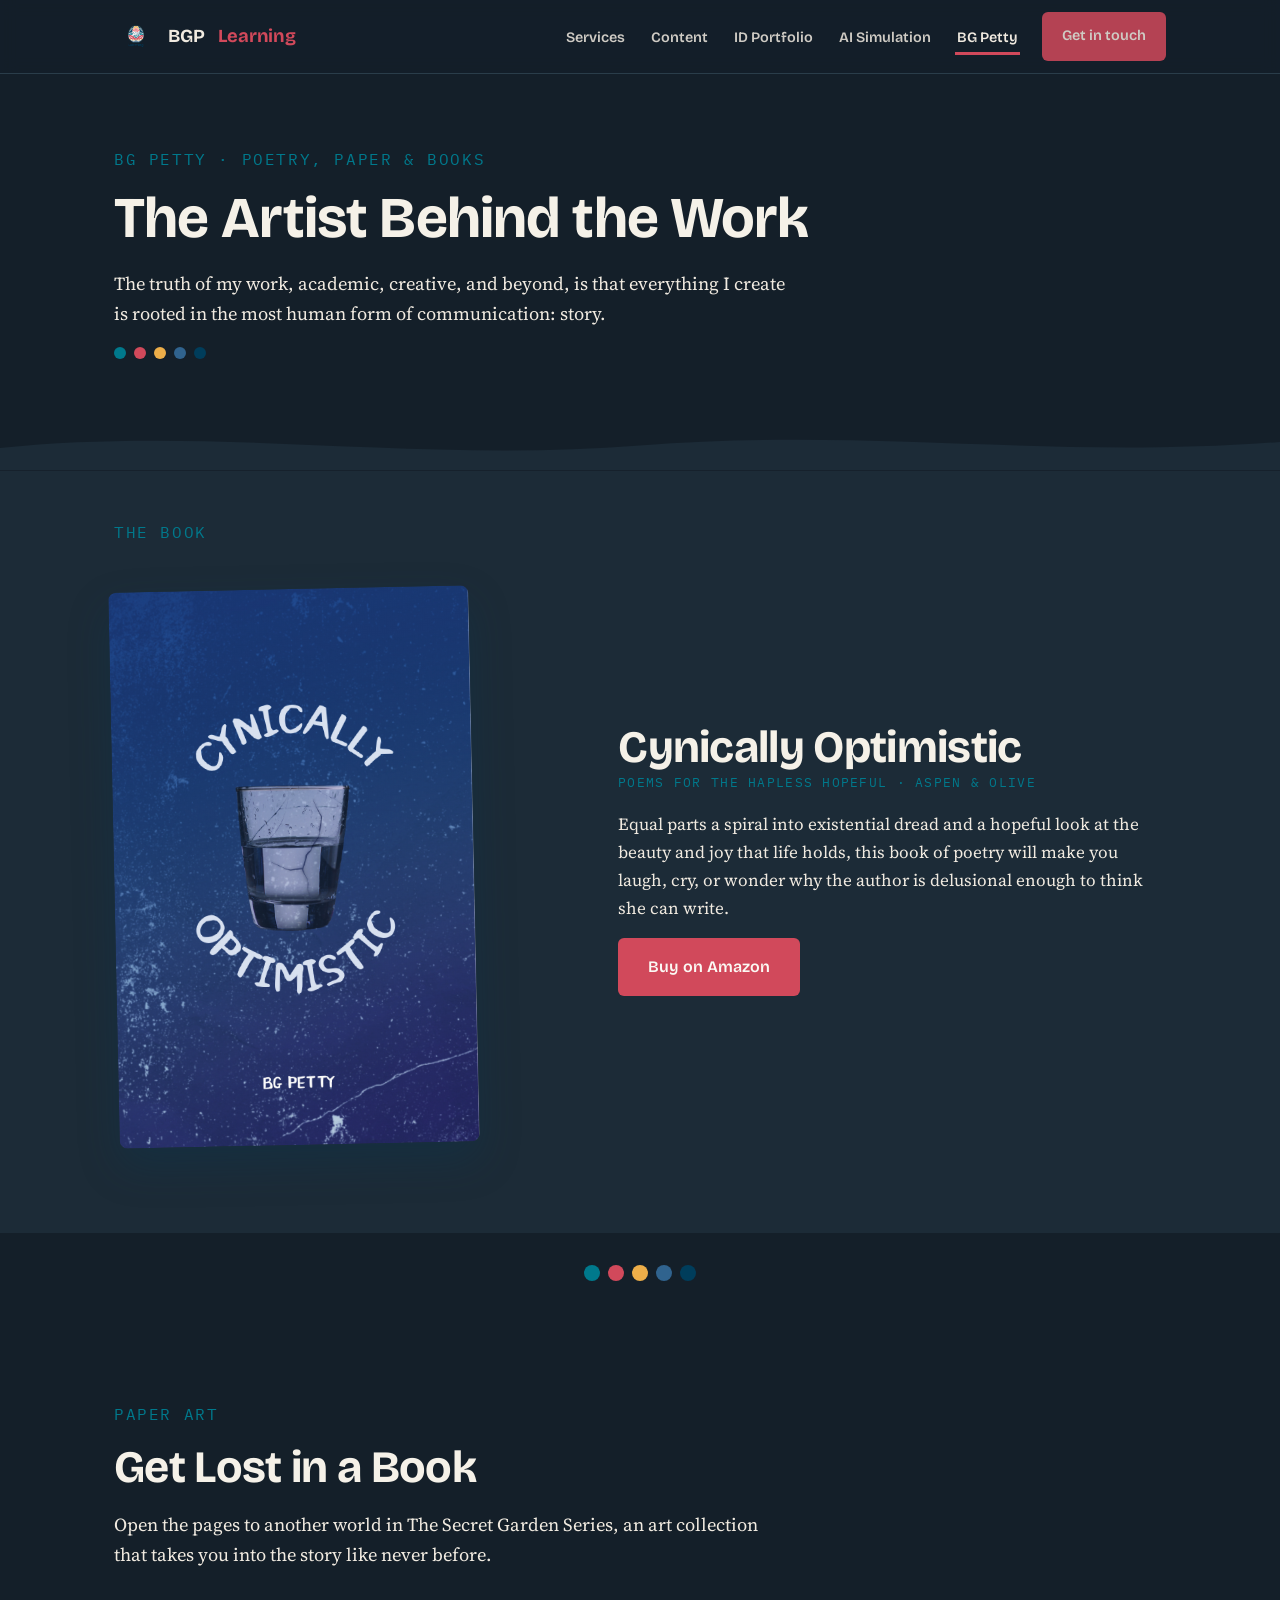
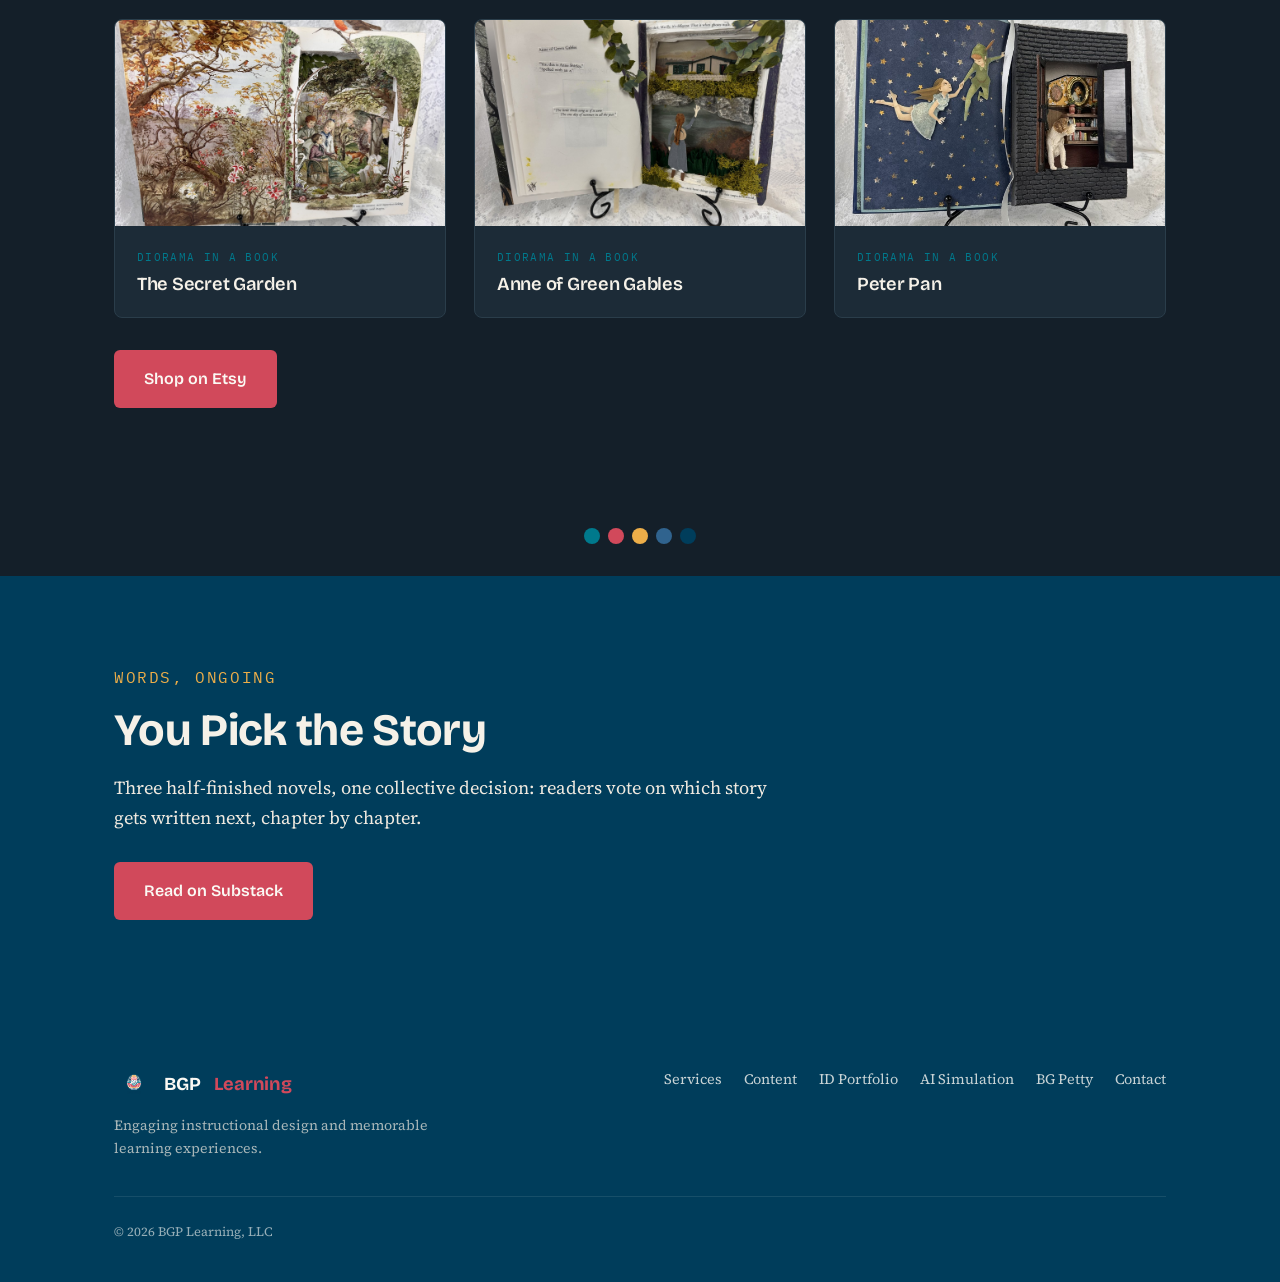
==== bgpetty.html @ 7b71631e "Add files via upload" ====
<!DOCTYPE html>
<html lang="en">
<head>
<meta charset="UTF-8"><meta name="viewport" content="width=device-width, initial-scale=1.0">
<title>BG Petty — Poetry, Paper Art &amp; Books</title>
<meta name="description" content="BG Petty is the creative work of Becky Goldberg Petty: poetry, layered paper art, and books, including Cynically Optimistic.">
<link rel="icon" type="image/png" href="images/bgp-logo.png">
<link rel="preconnect" href="https://fonts.googleapis.com"><link rel="preconnect" href="https://fonts.gstatic.com" crossorigin>
<link href="https://fonts.googleapis.com/css2?family=Bricolage+Grotesque:opsz,wght@12..96,400;12..96,600;12..96,700&family=Source+Serif+4:opsz,ital,wght@8..60,0,400;8..60,0,600;8..60,1,400&family=IBM+Plex+Mono:wght@400;500&display=swap" rel="stylesheet">
<link rel="stylesheet" href="styles.css">
</head>
<body class="dark-page">

<header>
  <nav class="nav" aria-label="Primary">
    <a class="logo" href="index.html"><img src="images/bgp-logo.png" alt="BGP Learning brain logo">BGP<span>&nbsp;Learning</span></a>
    <button class="nav-toggle" aria-expanded="false" aria-controls="navlinks" onclick="const l=document.getElementById('navlinks');this.setAttribute('aria-expanded',l.classList.toggle('open'));">&#9776;</button>
    <ul class="nav-links" id="navlinks">
      <li><a href="services.html">Services</a></li>
      <li><a href="content.html">Content</a></li>
      <li><a href="portfolio.html">ID Portfolio</a></li>
      <li><a href="simulation.html">AI Simulation</a></li>
      <li><a class="active" href="bgpetty.html">BG Petty</a></li>
      <li><a class="btn btn-primary" href="index.html#contact" style="padding:10px 18px;font-size:.9rem">Get in touch</a></li>
    </ul>
  </nav>
</header>

<main>
<section class="page-hero">
  <div class="wrap">
    <span class="eyebrow">BG Petty · Poetry, Paper &amp; Books</span>
    <h1>The Artist Behind the Work</h1>
    <p class="lede">The truth of my work, academic, creative, and beyond, is that everything I create is rooted in the most human form of communication: story.</p>
    <div class="dots" aria-hidden="true"><i></i><i></i><i></i><i></i><i></i></div>
  </div>
</section>
<div class="ridge" aria-hidden="true"><svg viewBox="0 0 1440 60" preserveAspectRatio="none" xmlns="http://www.w3.org/2000/svg"><path fill="#F0EBE0" d="M0,35 C240,10 460,52 720,32 C980,12 1180,48 1440,28 L1440,60 L0,60 Z"/></svg></div>

<!-- ===================== THE BOOK ===================== -->
<section class="band alt" id="book" style="padding-top:48px">
  <div class="wrap">
    <span class="eyebrow">The book</span>
    <div class="feature-grid rev">
      <div style="max-width:360px">
        <img data-lightbox src="images/co-cover.png" alt="Cynically Optimistic: poems for the hapless hopeful by BG Petty, front cover showing a cracked glass half full of water" style="border-radius:8px;box-shadow:0 18px 40px rgba(0,61,91,.25);transform:rotate(-1.2deg);cursor:zoom-in">
      </div>
      <div class="feature-copy">
        <h2>Cynically Optimistic</h2>
        <p style="font-family:var(--font-mono);font-size:.8rem;letter-spacing:.1em;text-transform:uppercase;color:var(--teal)">poems for the hapless hopeful · Aspen &amp; Olive</p>
        <p>Equal parts a spiral into existential dread and a hopeful look at the beauty and joy that life holds, this book of poetry will make you laugh, cry, or wonder why the author is delusional enough to think she can write.</p>
        <p>
          <a class="btn btn-primary" href="https://www.amazon.com/Cynically-Optimistic-poems-hapless-hopeful/dp/B0H9BC583B">Buy on Amazon</a>
        </p>
              </div>
    </div>
  </div>
</section>

<!-- ===================== PAPER ART ===================== -->
<div class="dots center lg" aria-hidden="true"><i></i><i></i><i></i><i></i><i></i></div>
<section class="band" id="paper-art">
  <div class="wrap">
    <span class="eyebrow">Paper art</span>
    <h2>Get Lost in a Book</h2>
    <p class="lede">Open the pages to another world in The Secret Garden Series, an art collection that takes you into the story like never before.</p>
    <div class="card-grid">
      <article class="card"><div class="card-thumb"><img src="images/art-secret-garden.jpg" alt="The Secret Garden book diorama, layered paper scene of children in a walled garden with a fox, framed by climbing roses and cut foliage"></div><div class="card-body"><span class="tag">Diorama in a book</span><h3>The Secret Garden</h3></div></article>
      <article class="card"><div class="card-thumb"><img src="images/art-anne.jpg" alt="Anne of Green Gables book diorama, paper Anne waving toward Green Gables across moss, rock, and book-text borders"></div><div class="card-body"><span class="tag">Diorama in a book</span><h3>Anne of Green Gables</h3></div></article>
      <article class="card"><div class="card-thumb"><img src="images/art-peter-pan.jpg" alt="Peter Pan book diorama, Wendy and Peter flying through a starry night on the left page, a brick nursery window with Nana the dog looking in on the right"></div><div class="card-body"><span class="tag">Diorama in a book</span><h3>Peter Pan</h3></div></article>
    </div>
    <p style="margin-top:32px"><a class="btn btn-primary" href="https://www.etsy.com/shop/PortraitInPaper">Shop on Etsy</a> </p>
  </div>
</section>


<!-- ===================== SUBSTACK / WRITING ===================== -->
<div class="dots center lg" aria-hidden="true"><i></i><i></i><i></i><i></i><i></i></div>
<section class="band dark" id="substack">
  <div class="wrap">
    <span class="eyebrow">Words, ongoing</span>
    <h2>You Pick the Story</h2>
    <p class="lede">Three half-finished novels, one collective decision: readers vote on which story gets written next, chapter by chapter.</p>
    <p style="margin-top:28px"><a class="btn btn-primary" href="https://substack.com/@bgpetty">Read on Substack</a></p>
  </div>
</section>
</main>

<footer>
  <div class="wrap">
    <div class="foot-grid">
      <div class="foot-brand">
        <a class="logo" href="index.html" style="color:var(--paper)"><img src="images/bgp-logo.png" alt="" style="height:40px">BGP<span>&nbsp;Learning</span></a>
        <p>Engaging instructional design and memorable learning experiences.</p>
      </div>
      <ul class="foot-links">
        <li><a href="services.html">Services</a></li>
        <li><a href="content.html">Content</a></li>
        <li><a href="portfolio.html">ID Portfolio</a></li>
        <li><a href="simulation.html">AI Simulation</a></li>
        <li><a href="bgpetty.html">BG Petty</a></li>
        <li><a href="mailto:becky@bgplearning.com">Contact</a></li>
      </ul>
    </div>
    <div class="foot-legal"><span>© 2026 BGP Learning, LLC</span><span></span></div>
  </div>
</footer>
<script src="lightbox.js"></script>
</body>
</html>
---- styles.css ----
/* ============================================================
   BGP LEARNING — SHARED DESIGN SYSTEM
   Palette: brand kit — navy, steel, berry, gold, teal on paper
   Type: Bricolage Grotesque / Source Serif 4 / IBM Plex Mono
   ============================================================ */
:root{
  --ink:#003D5B; --ink-soft:#30638E;
  --paper:#FBF9F4; --paper-mid:#F0EBE0;
  --berry:#D1495B; --gold:#EDAE49; --teal:#00798C;
  --line:#D8D0C0;
  --font-display:'Bricolage Grotesque',sans-serif;
  --font-body:'Source Serif 4',Georgia,serif;
  --font-mono:'IBM Plex Mono',monospace;
  --w:1100px; --w-text:680px;
}
*{margin:0;padding:0;box-sizing:border-box}
html{scroll-behavior:smooth}
@media (prefers-reduced-motion:reduce){
  html{scroll-behavior:auto}
  *,*::before,*::after{animation:none!important;transition:none!important}
}
body{font-family:var(--font-body);font-size:1.0625rem;line-height:1.65;color:var(--ink);background:var(--paper)}
img{max-width:100%;display:block}
a{color:inherit}
.wrap{max-width:var(--w);margin:0 auto;padding:0 24px}
.eyebrow{font-family:var(--font-mono);font-size:1rem;letter-spacing:.1em;text-transform:uppercase;color:var(--teal);display:block;margin-bottom:14px}
.dark .eyebrow{color:var(--gold)}
h1,h2,h3,h4{font-family:var(--font-display);line-height:1.12;letter-spacing:-.015em}
h1{font-size:clamp(2.4rem,5.2vw,3.6rem);font-weight:700}
h2{font-size:clamp(2rem,4vw,2.8rem);font-weight:700;max-width:18em}
h3{font-size:1.3rem;font-weight:600}
.lede{font-size:1.15rem;max-width:var(--w-text);margin-top:18px}

/* bracketed content prompts — visible during drafting, styled so
   they're impossible to miss and easy to find (search for "[") */
.todo{
  display:block;background:#FFF3D6;border:2px dashed var(--gold);
  border-radius:6px;padding:10px 14px;margin:6px 0;
  font-family:var(--font-mono);font-size:.82rem;line-height:1.5;color:#7A5A10;
}
span.todo{display:inline-block}

/* playful bits */
.dots{display:flex;gap:8px;margin:18px 0;align-items:center}
.dots i{width:12px;height:12px;border-radius:50%;display:block}
.dots.lg i{width:16px;height:16px}
.dots.sm i{width:8px;height:8px;gap:6px}
.dots.center{justify-content:center;margin:32px auto}
.dots i:nth-child(1){background:var(--teal)}
.dots i:nth-child(2){background:var(--berry)}
.dots i:nth-child(3){background:var(--gold)}
.dots i:nth-child(4){background:var(--ink-soft)}
.dots i:nth-child(5){background:var(--ink)}

/* buttons */
.btn{display:inline-block;font-family:var(--font-display);font-weight:600;font-size:1rem;text-decoration:none;padding:14px 28px;border-radius:6px;border:2px solid transparent;cursor:pointer;transition:transform .16s cubic-bezier(.34,1.56,.64,1),box-shadow .16s ease}
.btn:hover{transform:translateY(-3px) rotate(-.5deg);box-shadow:0 8px 18px rgba(0,61,91,.22)}
.btn:focus-visible{outline:3px solid var(--gold);outline-offset:3px}
.btn-primary{background:var(--berry);color:var(--paper)}
.btn-ghost{border-color:var(--ink);color:var(--ink);background:transparent}
.dark .btn-ghost{border-color:var(--paper);color:var(--paper)}

/* header/nav */
header{position:sticky;top:0;z-index:50;background:rgba(251,249,244,.93);backdrop-filter:blur(8px);border-bottom:1px solid var(--line)}
.nav{display:flex;align-items:center;justify-content:space-between;padding:12px 24px;max-width:var(--w);margin:0 auto}
.logo{display:flex;align-items:center;gap:10px;font-family:var(--font-display);font-weight:700;font-size:1.15rem;text-decoration:none;letter-spacing:-.01em}
.logo img{height:44px;width:auto}
.logo span{color:var(--berry)}
.nav-links{display:flex;gap:22px;list-style:none;align-items:center}
.nav-links a{font-family:var(--font-display);font-weight:600;font-size:.9rem;text-decoration:none;opacity:.85;padding:6px 2px;border-bottom:3px solid transparent}
.nav-links a:hover{opacity:1}
.nav-links a.active{border-bottom-color:var(--berry);opacity:1}
.nav-toggle{display:none;background:none;border:none;font-size:1.6rem;cursor:pointer;color:var(--ink)}
@media (max-width:900px){
  .nav-toggle{display:block}
  .nav-links{display:none;position:absolute;top:100%;left:0;right:0;flex-direction:column;background:var(--paper);padding:20px 24px;border-bottom:1px solid var(--line);gap:16px}
  .nav-links.open{display:flex}
}

/* page hero (interior pages) */
.page-hero{padding:72px 0 40px;position:relative;overflow:hidden}
.page-hero h1{max-width:14em}
/* home hero */
.hero{position:relative;padding:96px 0 150px;overflow:hidden}
.hero-inner{max-width:var(--w);margin:0 auto;padding:0 24px;position:relative;z-index:3}
.hero h1{font-size:clamp(2.7rem,6vw,4rem);max-width:12.5em}
.hero h1 em{font-style:normal;color:var(--berry)}
.hero .lede{font-size:1.25rem}
.hero-ctas{margin-top:36px;display:flex;gap:16px;flex-wrap:wrap}
.paper-layer{position:absolute;left:0;right:0;bottom:-2px;width:100%;pointer-events:none}
.paper-layer svg{display:block;width:100%;height:auto}
.layer-3{z-index:0;opacity:.35}.layer-2{z-index:1;opacity:.65}.layer-1{z-index:2}

/* ridge divider for interior pages (single, subtle) */
.ridge{line-height:0}
.ridge svg{display:block;width:100%;height:auto}

/* bands */
section.band{padding:88px 0}
section.band.alt{background:var(--paper-mid)}
section.band.dark{background:var(--ink);color:var(--paper)}

/* credibility strip */
.cred{background:var(--ink);color:var(--paper);padding:56px 0}
.cred-grid{display:grid;grid-template-columns:repeat(4,1fr);gap:32px}
.cred-item .big{font-family:var(--font-display);font-size:2rem;font-weight:700;color:var(--gold);display:block;line-height:1.1}
.cred-item .small{font-size:.92rem;opacity:.85;margin-top:6px;display:block}
.cred-item a{color:inherit}
@media (max-width:800px){.cred-grid{grid-template-columns:repeat(2,1fr)}}

/* service grid */
.svc-grid{margin-top:48px;display:grid;grid-template-columns:repeat(2,1fr);gap:2px;background:var(--line);border:1px solid var(--line)}
.svc{background:var(--paper);padding:38px 34px;transition:background .2s ease,transform .18s ease}
.svc:hover{background:var(--paper-mid)}
.svc.lead{grid-column:1/-1;background:var(--ink);color:var(--paper);padding:50px 42px}
.svc.lead:hover{background:var(--ink-soft)}
.svc.lead h3{font-size:1.7rem;color:var(--gold)}
.svc .since{font-family:var(--font-mono);font-size:.78rem;letter-spacing:.1em;color:var(--teal);text-transform:uppercase}
.svc.lead .since{color:var(--gold)}
.svc h3{margin:6px 0 12px}
.svc p{font-size:.98rem;opacity:.9;max-width:46em}
@media (max-width:800px){.svc-grid{grid-template-columns:1fr}}

/* cards (portfolio/content) */
.card-grid{margin-top:48px;display:grid;grid-template-columns:repeat(3,1fr);gap:28px}
.card-grid.two{grid-template-columns:repeat(2,1fr)}
.card{background:var(--paper);border:1px solid var(--line);border-radius:8px;overflow:hidden;display:flex;flex-direction:column;transition:transform .18s cubic-bezier(.34,1.56,.64,1),box-shadow .18s ease}
.card:hover{transform:translateY(-5px) rotate(-.4deg);box-shadow:0 14px 30px rgba(0,61,91,.14)}
.card:nth-child(even):hover{transform:translateY(-5px) rotate(.4deg)}
.card-thumb{aspect-ratio:16/10;background:linear-gradient(135deg,var(--ink-soft),var(--ink));display:flex;align-items:center;justify-content:center;overflow:hidden;cursor:zoom-in}
.card-thumb img{width:100%;height:100%;object-fit:cover;display:block;cursor:zoom-in}
.card-thumb.contain{background:var(--paper-mid)}
.card-thumb.contain img{object-fit:contain;padding:14px;cursor:zoom-in}
.card-body{padding:22px;display:flex;flex-direction:column;gap:8px;flex:1}
.card-body .tag{font-family:var(--font-mono);font-size:.7rem;letter-spacing:.12em;text-transform:uppercase;color:var(--teal)}
.card-body h3{font-size:1.15rem}
.card-body p{font-size:.92rem;opacity:.88}
.card-body .card-link{margin-top:auto;font-family:var(--font-display);font-weight:600;font-size:.88rem;color:var(--berry);text-decoration:none}
.card-body .card-link:hover{text-decoration:underline}
@media (max-width:900px){.card-grid{grid-template-columns:1fr 1fr}}
@media (max-width:640px){.card-grid,.card-grid.two{grid-template-columns:1fr}}

/* video embeds */
.video-grid{margin-top:48px;display:grid;grid-template-columns:1fr 1fr;gap:28px}
.video-item .frame{position:relative;padding-top:56.25%;border-radius:8px;overflow:hidden;background:var(--ink)}
.video-item iframe{position:absolute;inset:0;width:100%;height:100%;border:0}
.video-item h3{margin-top:14px}
.video-item p{font-size:.92rem;opacity:.88}
@media (max-width:800px){.video-grid{grid-template-columns:1fr}}

/* sim stack (decorative) */
.sim-stack{position:relative;min-height:340px}
.sim-card{position:absolute;width:88%;background:var(--paper);color:var(--ink);border-radius:8px;padding:24px 26px;box-shadow:0 14px 34px rgba(0,0,0,.35)}
.sim-card .code{font-family:var(--font-mono);font-size:.72rem;letter-spacing:.12em;color:var(--teal)}
.sim-card h4{font-weight:600;font-size:1.18rem;margin:6px 0 8px}
.sim-card p{font-size:.88rem;opacity:.8}
.sim-card:nth-child(1){top:0;left:0;transform:rotate(-2deg)}
.sim-card:nth-child(2){top:92px;left:8%;transform:rotate(1.4deg)}
.sim-card:nth-child(3){top:186px;left:3%;transform:rotate(-.8deg)}

/* two-column feature */
.feature-grid{display:grid;grid-template-columns:1.1fr .9fr;gap:56px;align-items:center;margin-top:44px}
.feature-grid.rev{grid-template-columns:.9fr 1.1fr}
.feature-copy p{margin-bottom:16px;max-width:38em}
@media (max-width:900px){.feature-grid,.feature-grid.rev{grid-template-columns:1fr}}

/* signup */
.signup{text-align:center}
.signup h2{margin:0 auto}
.signup .lede{margin:18px auto 0}
.signup-form{margin:36px auto 0;display:flex;gap:12px;max-width:520px;flex-wrap:wrap;justify-content:center}
.signup-form input[type=email]{flex:1;min-width:240px;font-family:var(--font-body);font-size:1rem;padding:14px 18px;border:2px solid var(--ink);border-radius:6px;background:var(--paper);color:var(--ink)}
.signup-form input[type=email]:focus-visible{outline:3px solid var(--gold);outline-offset:2px}
.signup .consent{margin-top:18px;font-size:.85rem;opacity:.75;display:flex;gap:10px;align-items:flex-start;justify-content:center;max-width:480px;margin-left:auto;margin-right:auto;text-align:left}
.signup .consent input{margin-top:4px}

/* footer */
footer{background:var(--ink);color:var(--paper);padding:56px 0 40px;margin-top:0}
.foot-grid{display:flex;justify-content:space-between;gap:32px;flex-wrap:wrap}
.foot-brand p{font-size:.88rem;opacity:.7;margin-top:10px;max-width:26em}
.foot-links{list-style:none;display:flex;gap:22px;flex-wrap:wrap}
.foot-links a{font-size:.9rem;opacity:.8;text-decoration:none}
.foot-links a:hover{opacity:1}
.foot-legal{margin-top:36px;padding-top:24px;border-top:1px solid rgba(251,249,244,.15);font-size:.8rem;opacity:.6;display:flex;justify-content:space-between;flex-wrap:wrap;gap:12px}

/* prose blocks (detail pages) */
.prose{max-width:var(--w-text);margin-top:32px}
.prose p{margin-bottom:18px}
.prose h2{font-size:1.5rem;margin:36px 0 14px}
.backlink{font-family:var(--font-display);font-weight:600;font-size:.9rem;text-decoration:none;color:var(--berry)}


/* lightbox (site-wide, for any .card-thumb / feature image marked data-lightbox) */
.lightbox-overlay{position:fixed;inset:0;background:rgba(0,25,37,.92);z-index:999;display:none;align-items:center;justify-content:center;padding:40px;cursor:zoom-out}
.lightbox-overlay.open{display:flex}
.lightbox-overlay img{max-width:100%;max-height:100%;border-radius:6px;box-shadow:0 20px 60px rgba(0,0,0,.5)}
.lightbox-close{position:fixed;top:20px;right:28px;color:var(--paper);font-family:var(--font-display);font-size:2rem;background:none;border:none;cursor:pointer;z-index:1000;line-height:1}


/* ============================================================
   BG PETTY PAGE — darker "room" variant
   Applied via body.dark-page. Deliberately doesn't touch the
   shared --ink/--paper tokens (those still power the .dark
   bands everywhere else); this is a page-local override only.
   ============================================================ */
body.dark-page{background:#141F29;color:#F0EAE0}
body.dark-page header{background:rgba(20,31,41,.93);border-bottom-color:#2A3D4A}
body.dark-page .nav-links a{color:#F0EAE0}
body.dark-page .nav-toggle{color:#F0EAE0}
@media (max-width:900px){
  body.dark-page .nav-links{background:#141F29;border-bottom-color:#2A3D4A}
}
body.dark-page h1,body.dark-page h2,body.dark-page h3,body.dark-page h4{color:#F5F1E8}
body.dark-page .band.alt{background:#1C2B37}
body.dark-page .card{background:#1C2B37;border-color:#2A3D4A}
body.dark-page .card-thumb.contain{background:#1C2B37}
body.dark-page .btn-ghost{border-color:#F0EAE0;color:#F0EAE0}
body.dark-page .prose,body.dark-page p{color:#F0EAE0}
body.dark-page .ridge svg path{fill:#1C2B37}

/* text-first list (Writing section) */
.text-list{margin-top:48px;display:flex;flex-direction:column}
.list-row{padding:26px 0;border-bottom:1px solid var(--line);display:flex;flex-direction:column;gap:6px;transition:padding-left .18s cubic-bezier(.34,1.56,.64,1)}
.list-row:hover{padding-left:10px}
.list-row:last-child{border-bottom:none}
.list-row h3{margin:0}
.list-row p{font-size:.97rem;opacity:.88;max-width:56em}

/* Kit embedded signup form — keep it visually contained within the
   dark signup band. Kit's own form styling is customized separately
   in the Kit dashboard (Forms > Design) to match the site's palette:
   berry #D1495B button, dark background, light text. */
.signup-form.kit-embed{display:block;max-width:520px;margin:36px auto 0}
.signup-form.kit-embed .formkit-form{background:transparent!important}
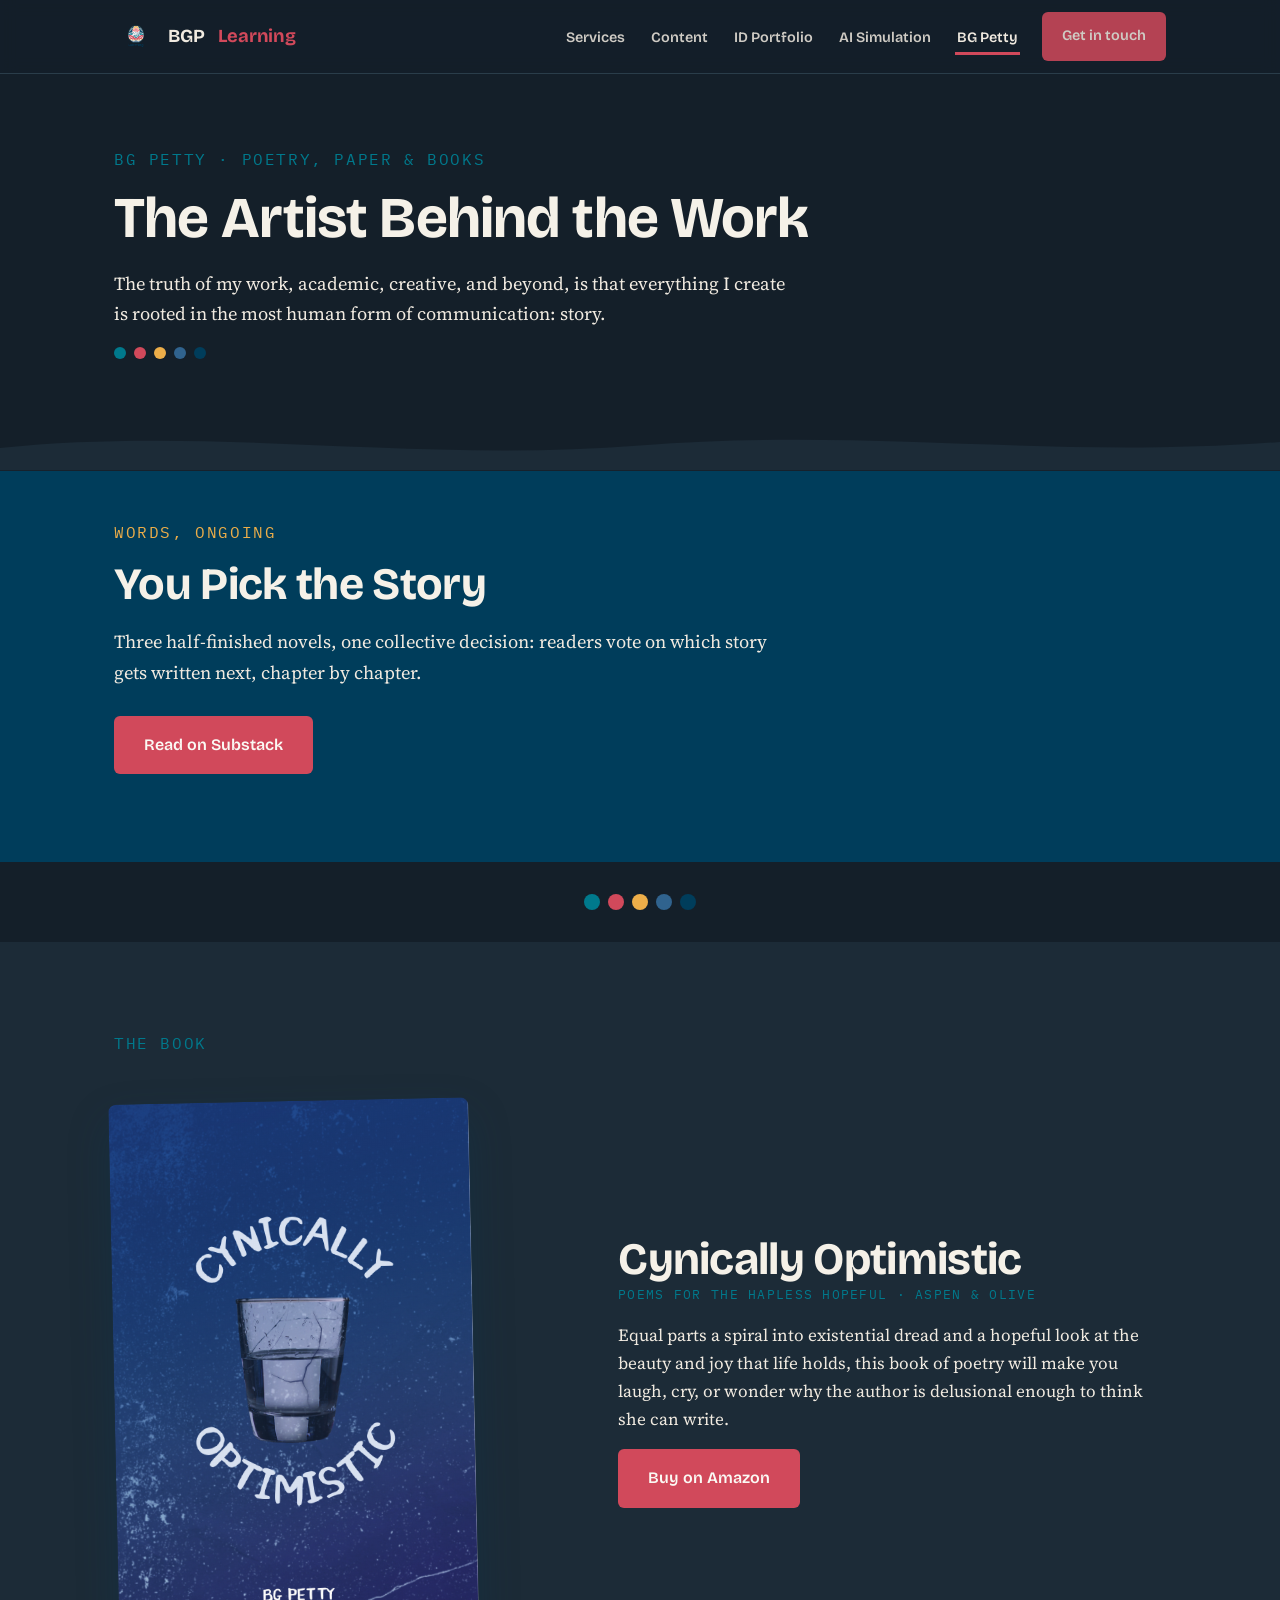
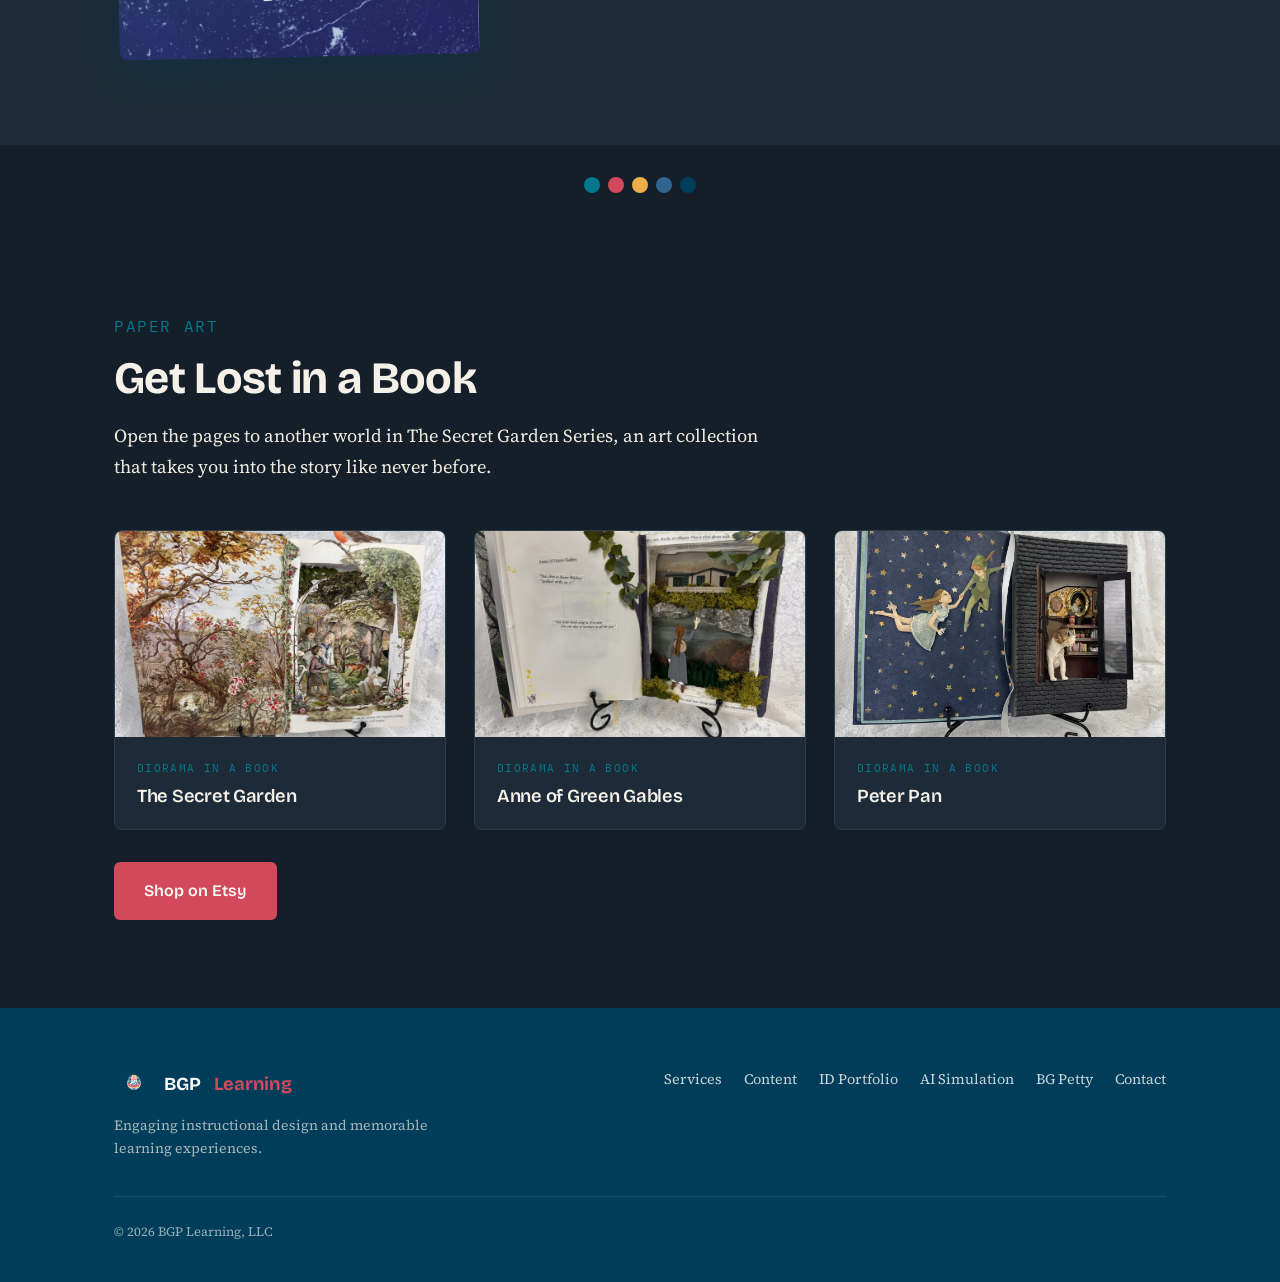
==== commit baa45d1e: "Add files via upload" ====
--- a/bgpetty.html
+++ b/bgpetty.html
@@ -37,8 +37,19 @@
 </section>
 <div class="ridge" aria-hidden="true"><svg viewBox="0 0 1440 60" preserveAspectRatio="none" xmlns="http://www.w3.org/2000/svg"><path fill="#F0EBE0" d="M0,35 C240,10 460,52 720,32 C980,12 1180,48 1440,28 L1440,60 L0,60 Z"/></svg></div>
 
+<!-- ===================== SUBSTACK / WRITING ===================== -->
+<section class="band dark" id="substack" style="padding-top:48px">
+  <div class="wrap">
+    <span class="eyebrow">Words, ongoing</span>
+    <h2>You Pick the Story</h2>
+    <p class="lede">Three half-finished novels, one collective decision: readers vote on which story gets written next, chapter by chapter.</p>
+    <p style="margin-top:28px"><a class="btn btn-primary" href="https://substack.com/@bgpetty">Read on Substack</a></p>
+  </div>
+</section>
+
 <!-- ===================== THE BOOK ===================== -->
-<section class="band alt" id="book" style="padding-top:48px">
+<div class="dots center lg" aria-hidden="true"><i></i><i></i><i></i><i></i><i></i></div>
+<section class="band alt" id="book">
   <div class="wrap">
     <span class="eyebrow">The book</span>
     <div class="feature-grid rev">
@@ -47,7 +58,7 @@
       </div>
       <div class="feature-copy">
         <h2>Cynically Optimistic</h2>
-        <p style="font-family:var(--font-mono);font-size:.8rem;letter-spacing:.1em;text-transform:uppercase;color:var(--teal)">poems for the hapless hopeful · Aspen &amp; Olive</p>
+        <p style="font-family:var(--font-mono);font-size:.8rem;letter-spacing:.1em;text-transform:uppercase;color:var(--teal)">poems for the hapless hopeful &middot; Aspen &amp; Olive</p>
         <p>Equal parts a spiral into existential dread and a hopeful look at the beauty and joy that life holds, this book of poetry will make you laugh, cry, or wonder why the author is delusional enough to think she can write.</p>
         <p>
           <a class="btn btn-primary" href="https://www.amazon.com/Cynically-Optimistic-poems-hapless-hopeful/dp/B0H9BC583B">Buy on Amazon</a>
@@ -73,17 +84,6 @@
   </div>
 </section>
 
-
-<!-- ===================== SUBSTACK / WRITING ===================== -->
-<div class="dots center lg" aria-hidden="true"><i></i><i></i><i></i><i></i><i></i></div>
-<section class="band dark" id="substack">
-  <div class="wrap">
-    <span class="eyebrow">Words, ongoing</span>
-    <h2>You Pick the Story</h2>
-    <p class="lede">Three half-finished novels, one collective decision: readers vote on which story gets written next, chapter by chapter.</p>
-    <p style="margin-top:28px"><a class="btn btn-primary" href="https://substack.com/@bgpetty">Read on Substack</a></p>
-  </div>
-</section>
 </main>
 
 <footer>
--- a/styles.css
+++ b/styles.css
@@ -232,3 +232,13 @@
    berry #D1495B button, dark background, light text. */
 .signup-form.kit-embed{display:block;max-width:520px;margin:36px auto 0}
 .signup-form.kit-embed .formkit-form{background:transparent!important}
+
+/* hero split layout with large logo mark */
+.hero-split{display:flex;align-items:center;gap:56px;justify-content:space-between}
+.hero-text{flex:1;min-width:0}
+.hero-logo{flex-shrink:0;width:340px}
+.hero-logo img{width:100%;height:auto;opacity:.94}
+@media (max-width:900px){
+  .hero-split{flex-direction:column;align-items:flex-start;gap:32px}
+  .hero-logo{width:200px;order:-1;align-self:center}
+}
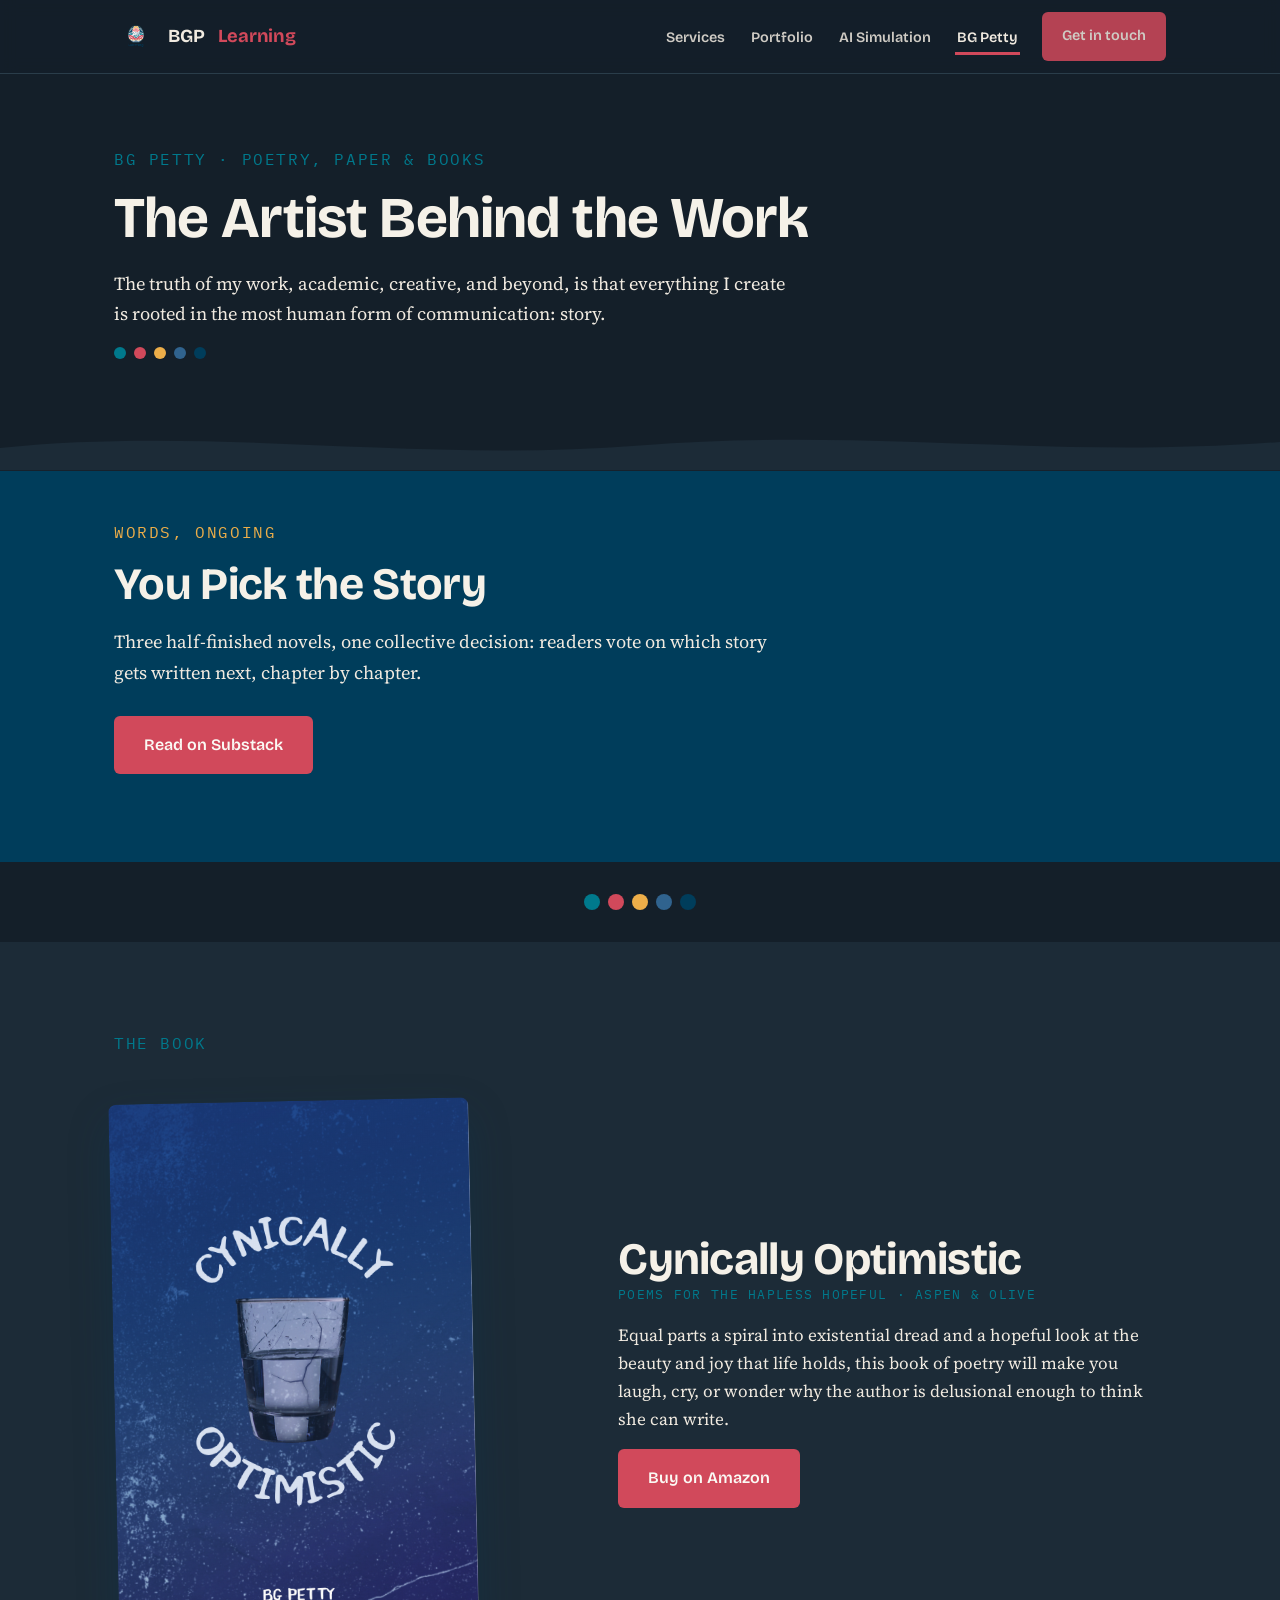
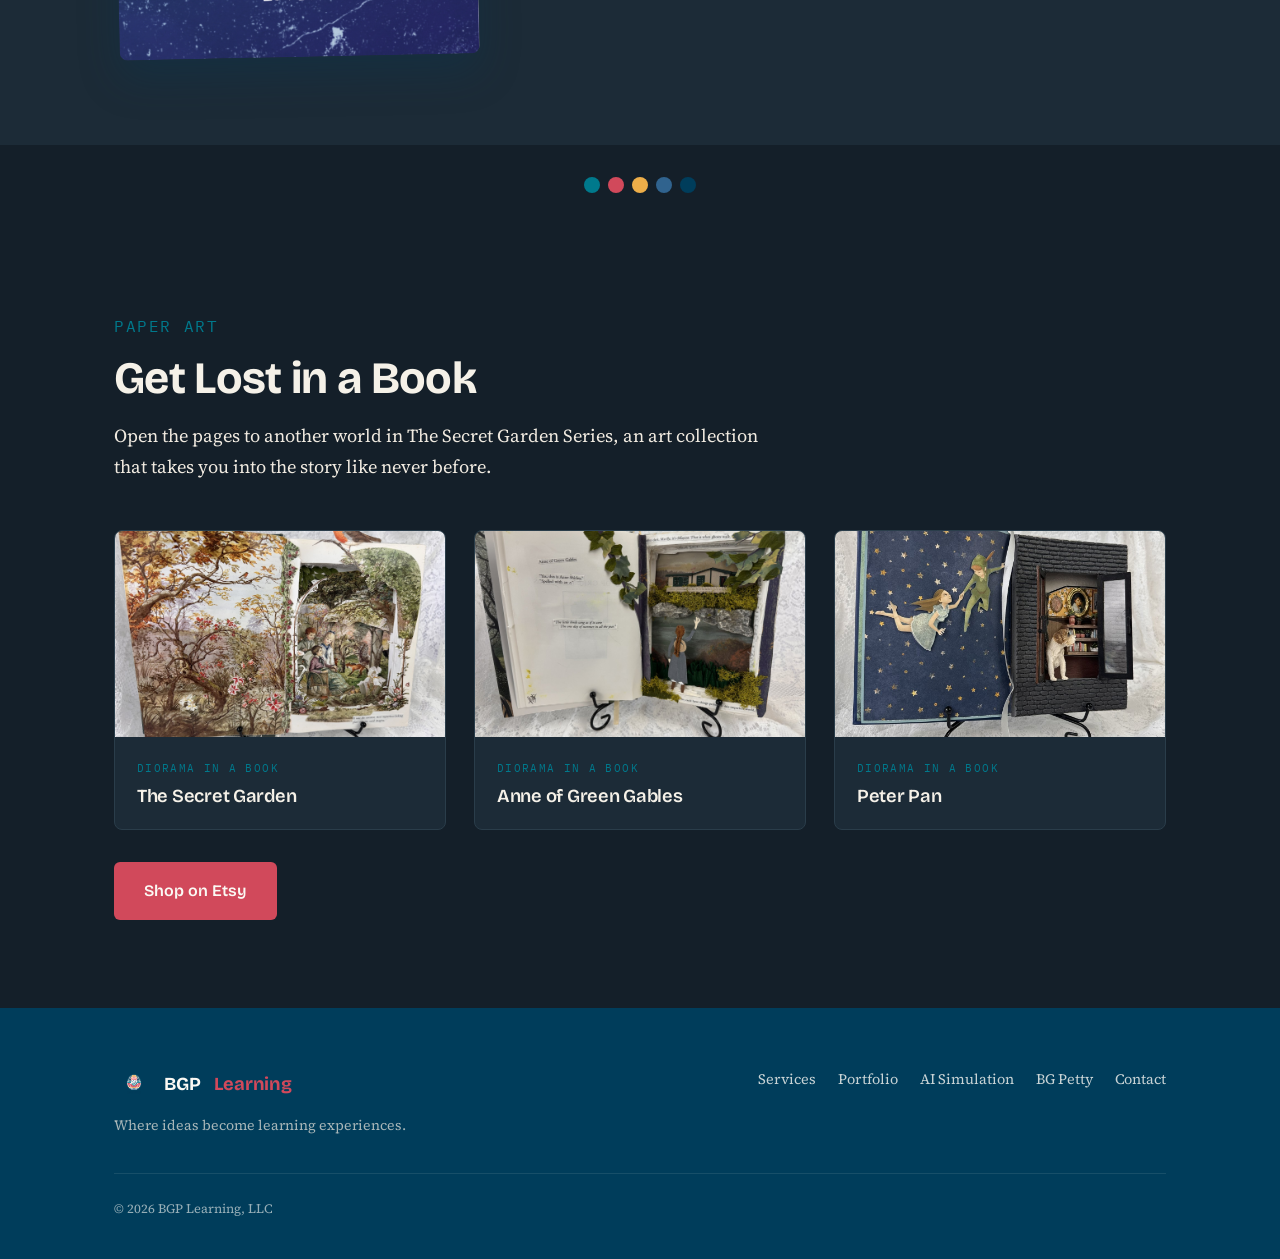
==== commit 57dae0ed: "Add files via upload" ====
--- a/bgpetty.html
+++ b/bgpetty.html
@@ -17,8 +17,8 @@
     <button class="nav-toggle" aria-expanded="false" aria-controls="navlinks" onclick="const l=document.getElementById('navlinks');this.setAttribute('aria-expanded',l.classList.toggle('open'));">&#9776;</button>
     <ul class="nav-links" id="navlinks">
       <li><a href="services.html">Services</a></li>
-      <li><a href="content.html">Content</a></li>
-      <li><a href="portfolio.html">ID Portfolio</a></li>
+      
+      <li><a href="portfolio.html">Portfolio</a></li>
       <li><a href="simulation.html">AI Simulation</a></li>
       <li><a class="active" href="bgpetty.html">BG Petty</a></li>
       <li><a class="btn btn-primary" href="index.html#contact" style="padding:10px 18px;font-size:.9rem">Get in touch</a></li>
@@ -91,12 +91,12 @@
     <div class="foot-grid">
       <div class="foot-brand">
         <a class="logo" href="index.html" style="color:var(--paper)"><img src="images/bgp-logo.png" alt="" style="height:40px">BGP<span>&nbsp;Learning</span></a>
-        <p>Engaging instructional design and memorable learning experiences.</p>
+        <p>Where ideas become learning experiences.</p>
       </div>
       <ul class="foot-links">
         <li><a href="services.html">Services</a></li>
-        <li><a href="content.html">Content</a></li>
-        <li><a href="portfolio.html">ID Portfolio</a></li>
+        
+        <li><a href="portfolio.html">Portfolio</a></li>
         <li><a href="simulation.html">AI Simulation</a></li>
         <li><a href="bgpetty.html">BG Petty</a></li>
         <li><a href="mailto:becky@bgplearning.com">Contact</a></li>
--- a/styles.css
+++ b/styles.css
@@ -236,9 +236,42 @@
 /* hero split layout with large logo mark */
 .hero-split{display:flex;align-items:center;gap:56px;justify-content:space-between}
 .hero-text{flex:1;min-width:0}
-.hero-logo{flex-shrink:0;width:340px}
+.hero-logo{flex-shrink:0;width:460px}
 .hero-logo img{width:100%;height:auto;opacity:.94}
 @media (max-width:900px){
   .hero-split{flex-direction:column;align-items:flex-start;gap:32px}
-  .hero-logo{width:200px;order:-1;align-self:center}
-}
+  .hero-logo{width:260px;order:-1;align-self:center}
+}
+
+/* ============================================================
+   PORTFOLIO PAGE — tab bar + panels
+   ============================================================ */
+.tab-bar-wrap{background:var(--paper-mid);border-bottom:1px solid var(--line);position:sticky;top:65px;z-index:40}
+.tab-bar{display:flex;flex-wrap:wrap;gap:10px;padding:18px 0}
+.tab-btn{
+  font-family:var(--font-display);font-weight:600;font-size:.92rem;
+  padding:10px 18px;border-radius:999px;border:2px solid var(--line);
+  background:var(--paper);color:var(--ink);cursor:pointer;
+  transition:all .16s ease;white-space:nowrap;
+}
+.tab-btn:hover{border-color:var(--ink-soft)}
+.tab-btn.active{background:var(--berry);border-color:var(--berry);color:var(--paper)}
+.tab-btn:focus-visible{outline:3px solid var(--gold);outline-offset:2px}
+
+.tab-panels{padding-top:8px}
+.tab-panel{display:none;padding:56px 0}
+.tab-panel.active{display:block}
+.tab-panel:nth-of-type(even){background:var(--paper-mid)}
+
+@media (max-width:700px){
+  .tab-bar-wrap{position:static}
+  .tab-bar{gap:8px}
+  .tab-btn{padding:9px 14px;font-size:.86rem}
+}
+
+/* Design panel's nested mini sub-tab bar (smaller, inline, not sticky) */
+.tab-bar.sub{padding:0;gap:8px}
+.tab-btn.sub{padding:8px 16px;font-size:.85rem;background:var(--paper-mid);border-color:var(--line)}
+.tab-btn.sub.active{background:var(--berry);border-color:var(--berry);color:var(--paper)}
+.tab-panel.sub{padding:36px 0 0}
+.tab-panel.sub .wrap{padding:0}
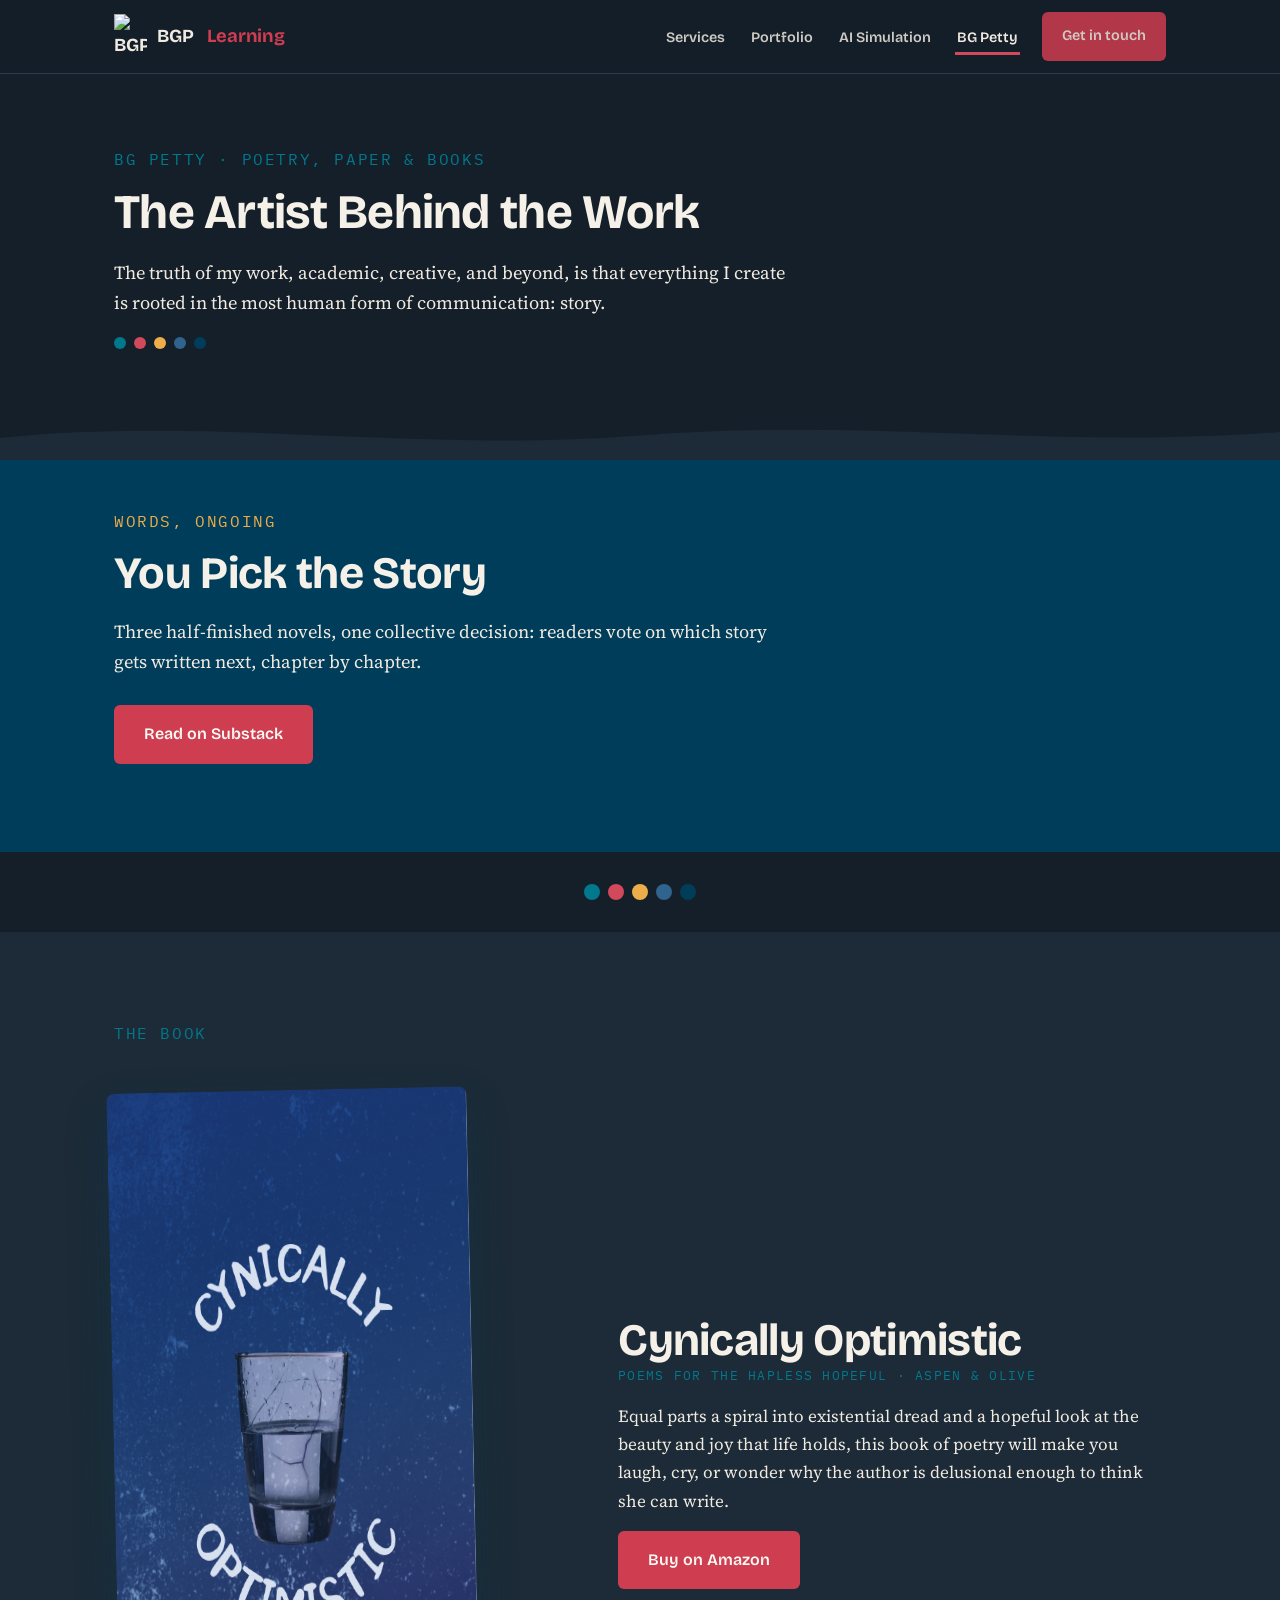
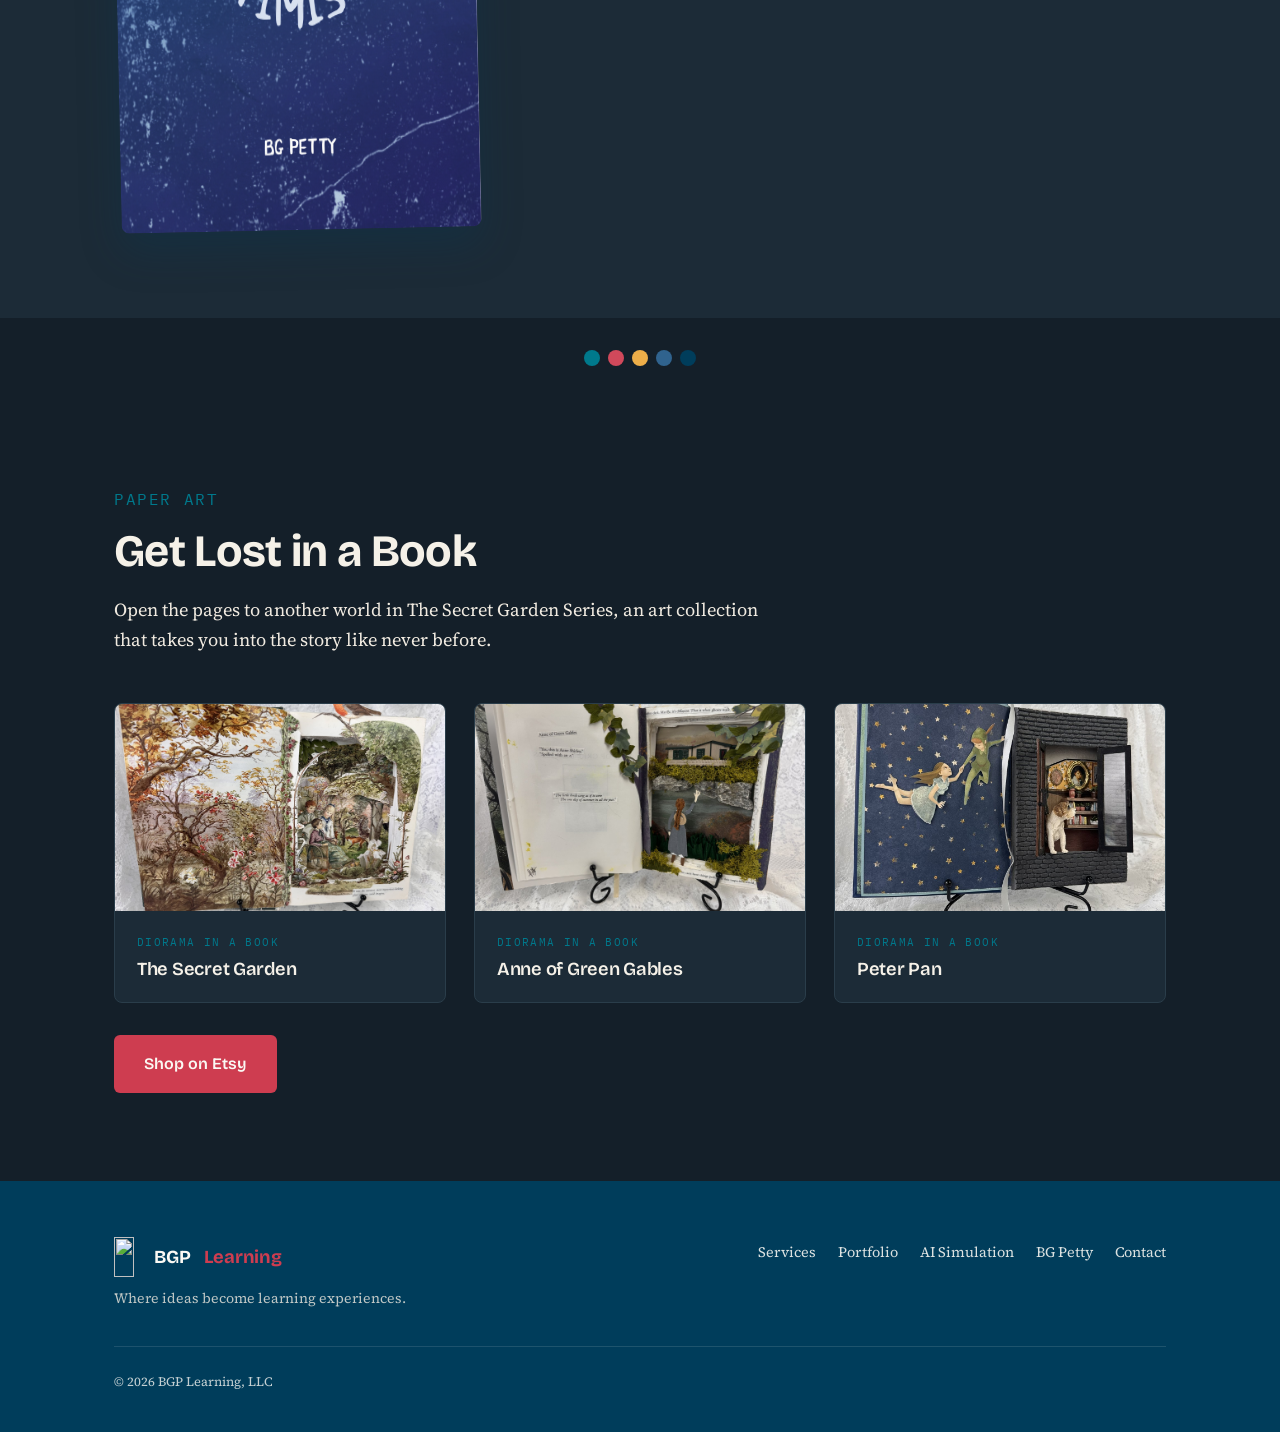
==== commit cacca9f1: "Add files via upload" ====
--- a/bgpetty.html
+++ b/bgpetty.html
@@ -4,17 +4,23 @@
 <meta charset="UTF-8"><meta name="viewport" content="width=device-width, initial-scale=1.0">
 <title>BG Petty — Poetry, Paper Art &amp; Books</title>
 <meta name="description" content="BG Petty is the creative work of Becky Goldberg Petty: poetry, layered paper art, and books, including Cynically Optimistic.">
-<link rel="icon" type="image/png" href="images/bgp-logo.png">
+<link rel="icon" type="image/png" href="images/bgp-logo-favicon.png">
 <link rel="preconnect" href="https://fonts.googleapis.com"><link rel="preconnect" href="https://fonts.gstatic.com" crossorigin>
 <link href="https://fonts.googleapis.com/css2?family=Bricolage+Grotesque:opsz,wght@12..96,400;12..96,600;12..96,700&family=Source+Serif+4:opsz,ital,wght@8..60,0,400;8..60,0,600;8..60,1,400&family=IBM+Plex+Mono:wght@400;500&display=swap" rel="stylesheet">
+<meta name="theme-color" content="#003D5B">
+<link rel="canonical" href="https://bgplearning.com/bgpetty.html">
+<meta property="og:title" content="BG Petty — Poetry, Paper Art &amp; Books">
+<meta property="og:description" content="BG Petty is the creative work of Becky Goldberg Petty: poetry, layered paper art, and books, including Cynically Optimistic.">
+<meta property="og:url" content="https://bgplearning.com/bgpetty.html">
+<meta property="og:type" content="website">
 <link rel="stylesheet" href="styles.css">
 </head>
 <body class="dark-page">
-
+<a class="skip-link" href="#main">Skip to content</a>
 <header>
   <nav class="nav" aria-label="Primary">
-    <a class="logo" href="index.html"><img src="images/bgp-logo.png" alt="BGP Learning brain logo">BGP<span>&nbsp;Learning</span></a>
-    <button class="nav-toggle" aria-expanded="false" aria-controls="navlinks" onclick="const l=document.getElementById('navlinks');this.setAttribute('aria-expanded',l.classList.toggle('open'));">&#9776;</button>
+    <a class="logo" href="index.html"><img decoding="async" width="120" height="160" src="images/bgp-logo-nav.png" alt="BGP Learning brain logo">BGP<span>&nbsp;Learning</span></a>
+    <button type="button" class="nav-toggle" aria-expanded="false" aria-controls="navlinks" aria-label="Menu">&#9776;</button>
     <ul class="nav-links" id="navlinks">
       <li><a href="services.html">Services</a></li>
       
@@ -26,7 +32,7 @@
   </nav>
 </header>
 
-<main>
+<main id="main">
 <section class="page-hero">
   <div class="wrap">
     <span class="eyebrow">BG Petty · Poetry, Paper &amp; Books</span>
@@ -54,7 +60,7 @@
     <span class="eyebrow">The book</span>
     <div class="feature-grid rev">
       <div style="max-width:360px">
-        <img data-lightbox src="images/co-cover.png" alt="Cynically Optimistic: poems for the hapless hopeful by BG Petty, front cover showing a cracked glass half full of water" style="border-radius:8px;box-shadow:0 18px 40px rgba(0,61,91,.25);transform:rotate(-1.2deg);cursor:zoom-in">
+        <img decoding="async" loading="lazy" width="479" height="740" data-lightbox src="images/co-cover.png" alt="Cynically Optimistic: poems for the hapless hopeful by BG Petty, front cover showing a cracked glass half full of water" style="border-radius:8px;box-shadow:0 18px 40px rgba(0,61,91,.25);transform:rotate(-1.2deg);cursor:zoom-in">
       </div>
       <div class="feature-copy">
         <h2>Cynically Optimistic</h2>
@@ -76,9 +82,9 @@
     <h2>Get Lost in a Book</h2>
     <p class="lede">Open the pages to another world in The Secret Garden Series, an art collection that takes you into the story like never before.</p>
     <div class="card-grid">
-      <article class="card"><div class="card-thumb"><img src="images/art-secret-garden.jpg" alt="The Secret Garden book diorama, layered paper scene of children in a walled garden with a fox, framed by climbing roses and cut foliage"></div><div class="card-body"><span class="tag">Diorama in a book</span><h3>The Secret Garden</h3></div></article>
-      <article class="card"><div class="card-thumb"><img src="images/art-anne.jpg" alt="Anne of Green Gables book diorama, paper Anne waving toward Green Gables across moss, rock, and book-text borders"></div><div class="card-body"><span class="tag">Diorama in a book</span><h3>Anne of Green Gables</h3></div></article>
-      <article class="card"><div class="card-thumb"><img src="images/art-peter-pan.jpg" alt="Peter Pan book diorama, Wendy and Peter flying through a starry night on the left page, a brick nursery window with Nana the dog looking in on the right"></div><div class="card-body"><span class="tag">Diorama in a book</span><h3>Peter Pan</h3></div></article>
+      <article class="card"><div class="card-thumb"><img decoding="async" loading="lazy" width="1400" height="1050" src="images/art-secret-garden.jpg" alt="The Secret Garden book diorama, layered paper scene of children in a walled garden with a fox, framed by climbing roses and cut foliage"></div><div class="card-body"><span class="tag">Diorama in a book</span><h3>The Secret Garden</h3></div></article>
+      <article class="card"><div class="card-thumb"><img decoding="async" loading="lazy" width="1400" height="1050" src="images/art-anne.jpg" alt="Anne of Green Gables book diorama, paper Anne waving toward Green Gables across moss, rock, and book-text borders"></div><div class="card-body"><span class="tag">Diorama in a book</span><h3>Anne of Green Gables</h3></div></article>
+      <article class="card"><div class="card-thumb"><img decoding="async" loading="lazy" width="1050" height="1400" src="images/art-peter-pan.jpg" alt="Peter Pan book diorama, Wendy and Peter flying through a starry night on the left page, a brick nursery window with Nana the dog looking in on the right"></div><div class="card-body"><span class="tag">Diorama in a book</span><h3>Peter Pan</h3></div></article>
     </div>
     <p style="margin-top:32px"><a class="btn btn-primary" href="https://www.etsy.com/shop/PortraitInPaper">Shop on Etsy</a> </p>
   </div>
@@ -90,7 +96,7 @@
   <div class="wrap">
     <div class="foot-grid">
       <div class="foot-brand">
-        <a class="logo" href="index.html" style="color:var(--paper)"><img src="images/bgp-logo.png" alt="" style="height:40px">BGP<span>&nbsp;Learning</span></a>
+        <a class="logo" href="index.html" style="color:var(--paper)"><img decoding="async" width="120" height="160" src="images/bgp-logo-nav.png" alt="" style="height:40px">BGP<span>&nbsp;Learning</span></a>
         <p>Where ideas become learning experiences.</p>
       </div>
       <ul class="foot-links">
@@ -105,6 +111,7 @@
     <div class="foot-legal"><span>© 2026 BGP Learning, LLC</span><span></span></div>
   </div>
 </footer>
-<script src="lightbox.js"></script>
+<script src="site.js" defer></script>
+<script src="lightbox.js" defer></script>
 </body>
 </html>
--- a/styles.css
+++ b/styles.css
@@ -6,7 +6,7 @@
 :root{
   --ink:#003D5B; --ink-soft:#30638E;
   --paper:#FBF9F4; --paper-mid:#F0EBE0;
-  --berry:#D1495B; --gold:#EDAE49; --teal:#00798C;
+  --berry:#D1495B; --berry-a11y:#CE3D50; --gold:#EDAE49; --teal:#00798C;
   --line:#D8D0C0;
   --font-display:'Bricolage Grotesque',sans-serif;
   --font-body:'Source Serif 4',Georgia,serif;
@@ -14,6 +14,9 @@
   --w:1100px; --w-text:680px;
 }
 *{margin:0;padding:0;box-sizing:border-box}
+/* skip link for keyboard users — visually hidden until focused */
+.skip-link{position:absolute;left:-9999px;top:0;z-index:100;background:var(--ink);color:var(--paper);font-family:var(--font-display);font-weight:600;padding:12px 20px;border-radius:0 0 6px 0;text-decoration:none}
+.skip-link:focus{left:0}
 html{scroll-behavior:smooth}
 @media (prefers-reduced-motion:reduce){
   html{scroll-behavior:auto}
@@ -22,6 +25,7 @@
 body{font-family:var(--font-body);font-size:1.0625rem;line-height:1.65;color:var(--ink);background:var(--paper)}
 img{max-width:100%;display:block}
 a{color:inherit}
+a:focus-visible{outline:3px solid var(--gold);outline-offset:3px;border-radius:2px}
 .wrap{max-width:var(--w);margin:0 auto;padding:0 24px}
 .eyebrow{font-family:var(--font-mono);font-size:1rem;letter-spacing:.1em;text-transform:uppercase;color:var(--teal);display:block;margin-bottom:14px}
 .dark .eyebrow{color:var(--gold)}
@@ -44,7 +48,7 @@
 .dots{display:flex;gap:8px;margin:18px 0;align-items:center}
 .dots i{width:12px;height:12px;border-radius:50%;display:block}
 .dots.lg i{width:16px;height:16px}
-.dots.sm i{width:8px;height:8px;gap:6px}
+.dots.sm i{width:8px;height:8px}
 .dots.center{justify-content:center;margin:32px auto}
 .dots i:nth-child(1){background:var(--teal)}
 .dots i:nth-child(2){background:var(--berry)}
@@ -56,7 +60,7 @@
 .btn{display:inline-block;font-family:var(--font-display);font-weight:600;font-size:1rem;text-decoration:none;padding:14px 28px;border-radius:6px;border:2px solid transparent;cursor:pointer;transition:transform .16s cubic-bezier(.34,1.56,.64,1),box-shadow .16s ease}
 .btn:hover{transform:translateY(-3px) rotate(-.5deg);box-shadow:0 8px 18px rgba(0,61,91,.22)}
 .btn:focus-visible{outline:3px solid var(--gold);outline-offset:3px}
-.btn-primary{background:var(--berry);color:var(--paper)}
+.btn-primary{background:var(--berry-a11y);color:var(--paper)}
 .btn-ghost{border-color:var(--ink);color:var(--ink);background:transparent}
 .dark .btn-ghost{border-color:var(--paper);color:var(--paper)}
 
@@ -65,7 +69,7 @@
 .nav{display:flex;align-items:center;justify-content:space-between;padding:12px 24px;max-width:var(--w);margin:0 auto}
 .logo{display:flex;align-items:center;gap:10px;font-family:var(--font-display);font-weight:700;font-size:1.15rem;text-decoration:none;letter-spacing:-.01em}
 .logo img{height:44px;width:auto}
-.logo span{color:var(--berry)}
+.logo span{color:var(--berry-a11y)}
 .nav-links{display:flex;gap:22px;list-style:none;align-items:center}
 .nav-links a{font-family:var(--font-display);font-weight:600;font-size:.9rem;text-decoration:none;opacity:.85;padding:6px 2px;border-bottom:3px solid transparent}
 .nav-links a:hover{opacity:1}
@@ -79,11 +83,10 @@
 
 /* page hero (interior pages) */
 .page-hero{padding:72px 0 40px;position:relative;overflow:hidden}
-.page-hero h1{max-width:14em}
 /* home hero */
 .hero{position:relative;padding:96px 0 150px;overflow:hidden}
 .hero-inner{max-width:var(--w);margin:0 auto;padding:0 24px;position:relative;z-index:3}
-.hero h1{font-size:clamp(2.7rem,6vw,4rem);max-width:12.5em}
+.hero h1{font-size:clamp(2.7rem,6vw,4rem)}
 .hero h1 em{font-style:normal;color:var(--berry)}
 .hero .lede{font-size:1.25rem}
 .hero-ctas{margin-top:36px;display:flex;gap:16px;flex-wrap:wrap}
@@ -106,6 +109,7 @@
 .cred-item .big{font-family:var(--font-display);font-size:2rem;font-weight:700;color:var(--gold);display:block;line-height:1.1}
 .cred-item .small{font-size:.92rem;opacity:.85;margin-top:6px;display:block}
 .cred-item a{color:inherit}
+a:focus-visible{outline:3px solid var(--gold);outline-offset:3px;border-radius:2px}
 @media (max-width:800px){.cred-grid{grid-template-columns:repeat(2,1fr)}}
 
 /* service grid */
@@ -135,7 +139,7 @@
 .card-body .tag{font-family:var(--font-mono);font-size:.7rem;letter-spacing:.12em;text-transform:uppercase;color:var(--teal)}
 .card-body h3{font-size:1.15rem}
 .card-body p{font-size:.92rem;opacity:.88}
-.card-body .card-link{margin-top:auto;font-family:var(--font-display);font-weight:600;font-size:.88rem;color:var(--berry);text-decoration:none}
+.card-body .card-link{margin-top:auto;font-family:var(--font-display);font-weight:600;font-size:.88rem;color:var(--berry-a11y);text-decoration:none}
 .card-body .card-link:hover{text-decoration:underline}
 @media (max-width:900px){.card-grid{grid-template-columns:1fr 1fr}}
 @media (max-width:640px){.card-grid,.card-grid.two{grid-template-columns:1fr}}
@@ -169,32 +173,36 @@
 .signup h2{margin:0 auto}
 .signup .lede{margin:18px auto 0}
 .signup-form{margin:36px auto 0;display:flex;gap:12px;max-width:520px;flex-wrap:wrap;justify-content:center}
-.signup-form input[type=email]{flex:1;min-width:240px;font-family:var(--font-body);font-size:1rem;padding:14px 18px;border:2px solid var(--ink);border-radius:6px;background:var(--paper);color:var(--ink)}
-.signup-form input[type=email]:focus-visible{outline:3px solid var(--gold);outline-offset:2px}
+.signup-form input[type="email"]{flex:1;min-width:240px;font-family:var(--font-body);font-size:1rem;padding:14px 18px;border:2px solid var(--ink);border-radius:6px;background:var(--paper);color:var(--ink)}
+.signup-form input[type="email"]:focus-visible{outline:3px solid var(--gold);outline-offset:2px}
 .signup .consent{margin-top:18px;font-size:.85rem;opacity:.75;display:flex;gap:10px;align-items:flex-start;justify-content:center;max-width:480px;margin-left:auto;margin-right:auto;text-align:left}
 .signup .consent input{margin-top:4px}
 
 /* footer */
 footer{background:var(--ink);color:var(--paper);padding:56px 0 40px;margin-top:0}
 .foot-grid{display:flex;justify-content:space-between;gap:32px;flex-wrap:wrap}
-.foot-brand p{font-size:.88rem;opacity:.7;margin-top:10px;max-width:26em}
+.foot-brand p{font-size:.88rem;opacity:.8;margin-top:10px;max-width:26em}
 .foot-links{list-style:none;display:flex;gap:22px;flex-wrap:wrap}
-.foot-links a{font-size:.9rem;opacity:.8;text-decoration:none}
+.foot-links a{font-size:.9rem;opacity:.88;text-decoration:none}
 .foot-links a:hover{opacity:1}
-.foot-legal{margin-top:36px;padding-top:24px;border-top:1px solid rgba(251,249,244,.15);font-size:.8rem;opacity:.6;display:flex;justify-content:space-between;flex-wrap:wrap;gap:12px}
+.foot-legal{margin-top:36px;padding-top:24px;border-top:1px solid rgba(251,249,244,.15);font-size:.8rem;opacity:.78;display:flex;justify-content:space-between;flex-wrap:wrap;gap:12px}
 
 /* prose blocks (detail pages) */
 .prose{max-width:var(--w-text);margin-top:32px}
 .prose p{margin-bottom:18px}
 .prose h2{font-size:1.5rem;margin:36px 0 14px}
-.backlink{font-family:var(--font-display);font-weight:600;font-size:.9rem;text-decoration:none;color:var(--berry)}
-
+.backlink{font-family:var(--font-display);font-weight:600;font-size:.9rem;text-decoration:none;color:var(--berry-a11y)}
+
+
+/* keyboard focus for lightbox trigger images */
+.card-thumb img:focus-visible,[data-lightbox]:focus-visible{outline:3px solid var(--gold);outline-offset:3px}
 
 /* lightbox (site-wide, for any .card-thumb / feature image marked data-lightbox) */
 .lightbox-overlay{position:fixed;inset:0;background:rgba(0,25,37,.92);z-index:999;display:none;align-items:center;justify-content:center;padding:40px;cursor:zoom-out}
 .lightbox-overlay.open{display:flex}
 .lightbox-overlay img{max-width:100%;max-height:100%;border-radius:6px;box-shadow:0 20px 60px rgba(0,0,0,.5)}
 .lightbox-close{position:fixed;top:20px;right:28px;color:var(--paper);font-family:var(--font-display);font-size:2rem;background:none;border:none;cursor:pointer;z-index:1000;line-height:1}
+.lightbox-close:focus-visible{outline:3px solid var(--gold);outline-offset:3px;border-radius:4px}
 
 
 /* ============================================================
@@ -230,17 +238,22 @@
    dark signup band. Kit's own form styling is customized separately
    in the Kit dashboard (Forms > Design) to match the site's palette:
    berry #D1495B button, dark background, light text. */
-.signup-form.kit-embed{display:block;max-width:520px;margin:36px auto 0}
+.signup-form.kit-embed{display:block;max-width:520px;margin:36px auto 0;min-height:220px}
+/* min-height reserves space for the async-loaded Kit form so it
+   doesn't cause a layout shift when the script injects it after
+   the rest of the page has already rendered. Adjust this number
+   once you can see the real rendered form height on the live site;
+   this sandbox can't reach kit.com to measure it directly. */
 .signup-form.kit-embed .formkit-form{background:transparent!important}
 
 /* hero split layout with large logo mark */
 .hero-split{display:flex;align-items:center;gap:56px;justify-content:space-between}
 .hero-text{flex:1;min-width:0}
-.hero-logo{flex-shrink:0;width:460px}
-.hero-logo img{width:100%;height:auto;opacity:.94}
+.hero-logo{flex-shrink:0;width:180px}
+.hero-logo img{width:100%;height:auto;aspect-ratio:525/700;opacity:.94}
 @media (max-width:900px){
   .hero-split{flex-direction:column;align-items:flex-start;gap:32px}
-  .hero-logo{width:260px;order:-1;align-self:center}
+  .hero-logo{width:150px;order:-1;align-self:center}
 }
 
 /* ============================================================
@@ -255,7 +268,7 @@
   transition:all .16s ease;white-space:nowrap;
 }
 .tab-btn:hover{border-color:var(--ink-soft)}
-.tab-btn.active{background:var(--berry);border-color:var(--berry);color:var(--paper)}
+.tab-btn.active{background:var(--berry-a11y);border-color:var(--berry-a11y);color:var(--paper)}
 .tab-btn:focus-visible{outline:3px solid var(--gold);outline-offset:2px}
 
 .tab-panels{padding-top:8px}
@@ -272,6 +285,11 @@
 /* Design panel's nested mini sub-tab bar (smaller, inline, not sticky) */
 .tab-bar.sub{padding:0;gap:8px}
 .tab-btn.sub{padding:8px 16px;font-size:.85rem;background:var(--paper-mid);border-color:var(--line)}
-.tab-btn.sub.active{background:var(--berry);border-color:var(--berry);color:var(--paper)}
+.tab-btn.sub.active{background:var(--berry-a11y);border-color:var(--berry-a11y);color:var(--paper)}
 .tab-panel.sub{padding:36px 0 0}
 .tab-panel.sub .wrap{padding:0}
+
+/* Secondary-page headers (Services, Portfolio, BG Petty, work pages)
+   run slightly smaller than the hero h1 so their typically-longer
+   phrases have a better chance of resolving to a clean line break. */
+.page-hero h1{font-size:clamp(2.1rem,4.4vw,3rem)}
